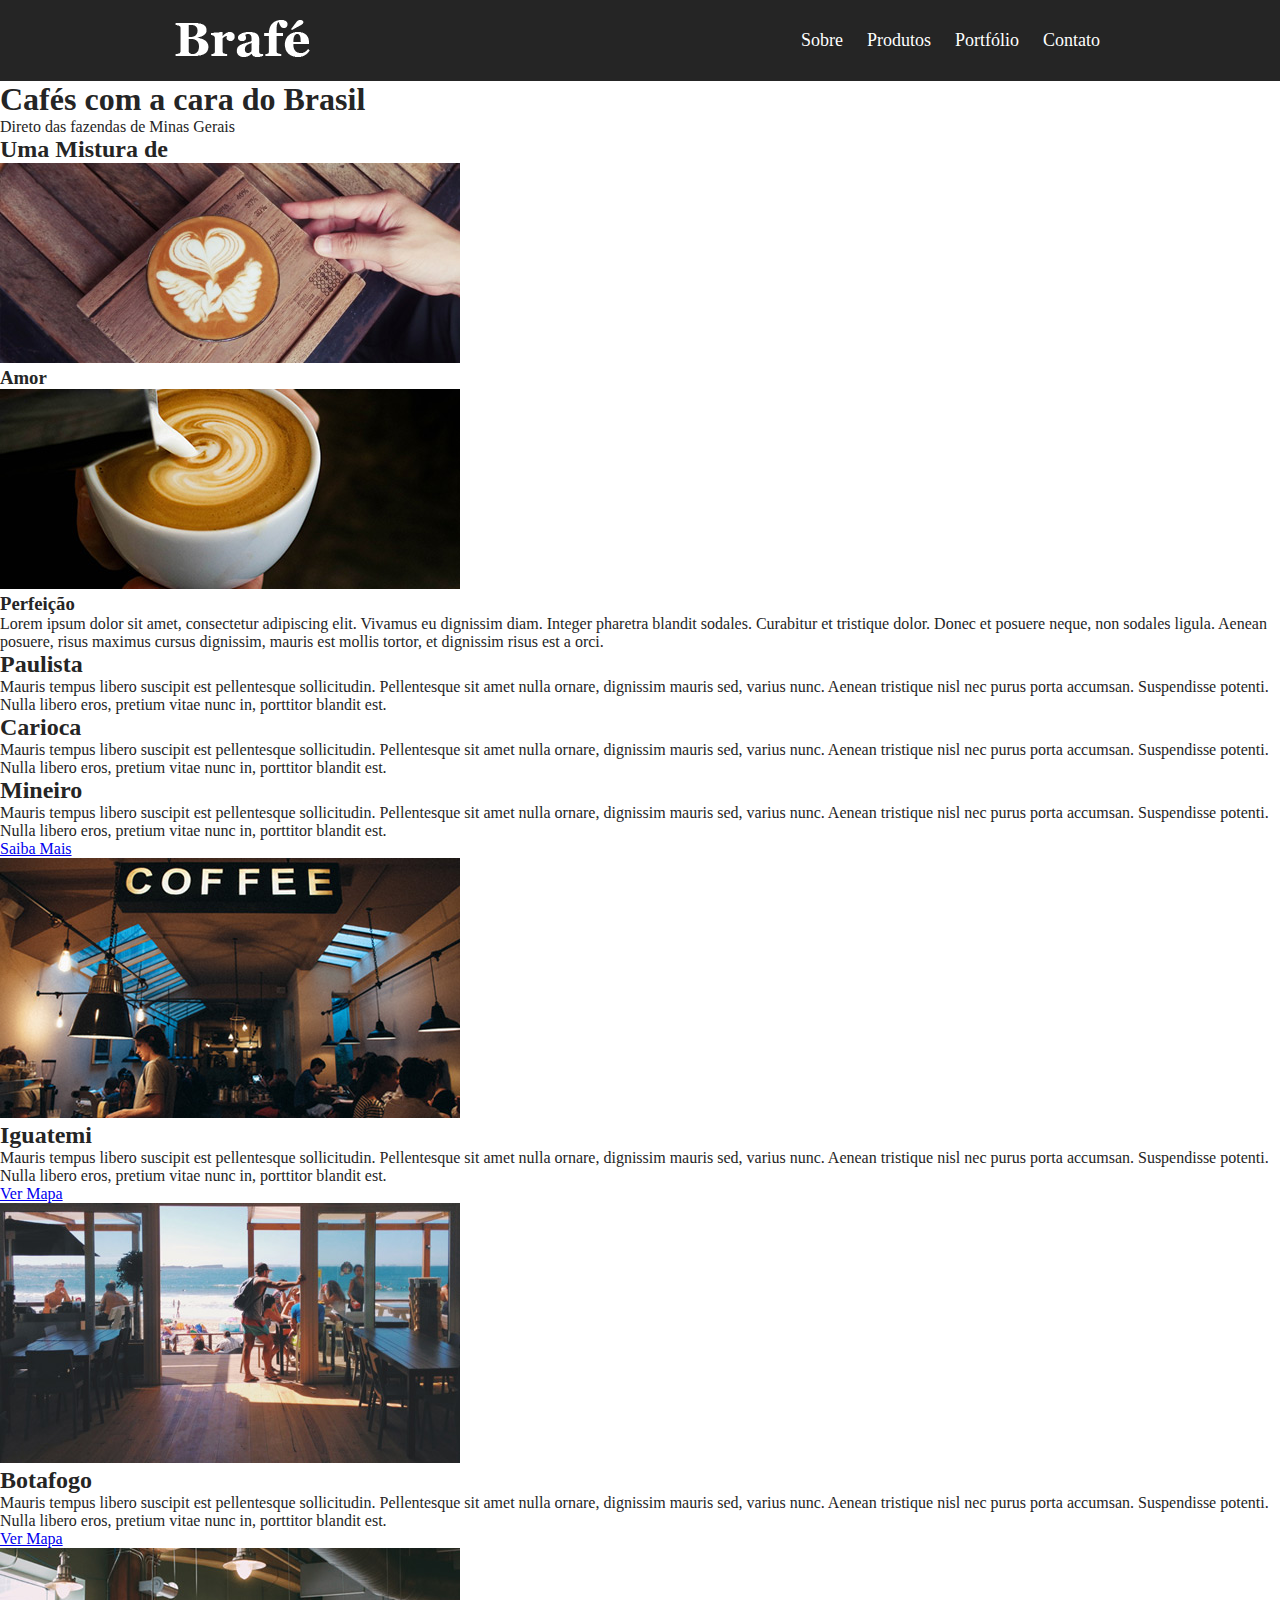
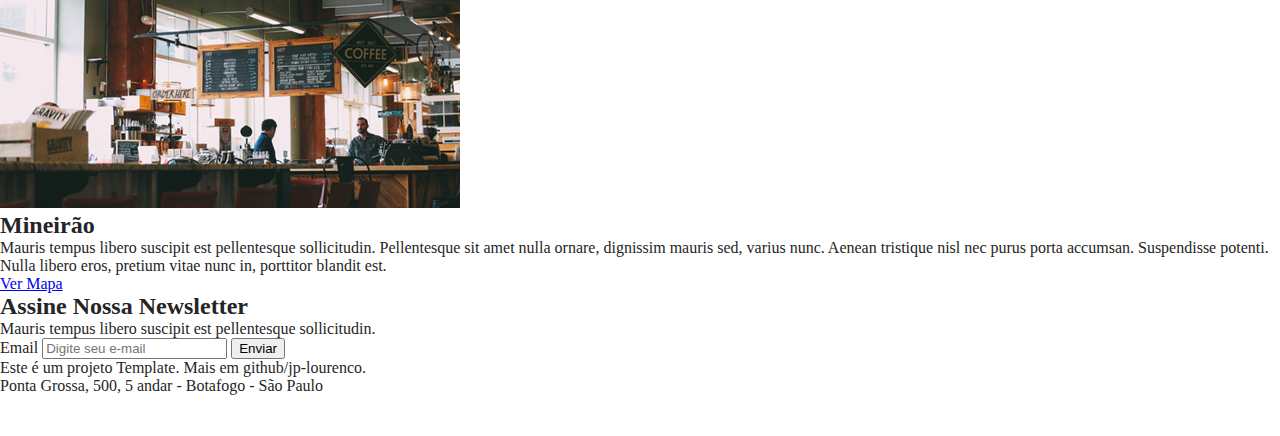
==== index.html @ 17890860 "Header Responsiva" ====
<!DOCTYPE html>

<html>

<head>
    <title>Brafé Puro</title>
    <meta charset="utf-8">
    <meta name="viewport" content="widht=device-widht, 
        initial-scale=1, shrink-to-fit=no">
    <link rel="stylesheet" type="text/css" href="/css/style.css" media="screen" >
</head>

<body>
    <header class="menu">
        <div class="menu-container">
            <a class="menu-logo" href="#"><img src="assets/images/brafe.png" alt="Brafé"></a>
            <nav class="menu-navegacao">
                <ul>
                    <li><a href="#">Sobre</a></li>
                    <li><a href="#">Produtos</a></li>
                    <li><a href="#">Portfólio</a></li>
                    <li><a href="#">Contato</a></li>
                </ul>
            </nav>
        </div>
    </header>

    <main>
        <h1>Cafés com a cara do Brasil</h1>
        <p>Direto das fazendas de Minas Gerais</p>
    </main>

    <section>
        <h2>Uma Mistura de</h2>
        <div>
            <div>
                <img src="assets/images/cafe-1.jpg">
                <h3>Amor</h3>
            </div>
            <div>
                <img src="assets/images/cafe-2.jpg">
                <h3>Perfeição</h3>
            </div>
        </div>
        <p>Lorem ipsum dolor sit amet, consectetur adipiscing elit. Vivamus
            eu dignissim diam. Integer pharetra blandit sodales. Curabitur
            et tristique dolor. Donec et posuere neque, non sodales ligula.
            Aenean posuere, risus maximus cursus dignissim, mauris
            est mollis tortor, et dignissim risus est a orci.</p>
    </section>

    <section>
        <div>
            <div>
                <h2>Paulista</h2>
                <p>Mauris tempus libero suscipit est pellentesque sollicitudin.
                    Pellentesque sit amet nulla ornare, dignissim mauris sed,
                    varius nunc. Aenean tristique nisl nec purus porta accumsan. Suspendisse
                    potenti. Nulla libero eros, pretium vitae nunc in, porttitor blandit est.</p>
            </div>
            <div>
                <h2>Carioca</h2>
                <p>Mauris tempus libero suscipit est pellentesque sollicitudin.
                Pellentesque sit amet nulla ornare, dignissim mauris sed,
                varius nunc. Aenean tristique nisl nec purus porta accumsan. Suspendisse
                potenti. Nulla libero eros, pretium vitae nunc in, porttitor blandit est.</p>
            </div>
            <div>
                <h2>Mineiro</h2>
                <p>Mauris tempus libero suscipit est pellentesque sollicitudin.
                Pellentesque sit amet nulla ornare, dignissim mauris sed,
                varius nunc. Aenean tristique nisl nec purus porta accumsan. Suspendisse
                potenti. Nulla libero eros, pretium vitae nunc in, porttitor blandit est.</p>
            </div>
        </div>
        <a href="#">Saiba Mais</a>
    </section>

    <section>
        <div>
            <div>
                <img src="assets/images/iguatemi.jpg" alt="Brafé unidade Iguatemi">
                <div>
                    <h2>Iguatemi</h2>
                    <p>Mauris tempus libero suscipit est pellentesque sollicitudin.
                    Pellentesque sit amet nulla ornare, dignissim mauris sed,
                    varius nunc. Aenean tristique nisl nec purus porta accumsan. Suspendisse
                    potenti. Nulla libero eros, pretium vitae nunc in, porttitor blandit est.</p>
                    <a href="#">Ver Mapa</a>
                </div>  
            </div>

            <div>
                <img src="assets/images/botafogo.jpg" alt="Brafé unidade Botafogo">
                <div>
                    <h2>Botafogo</h2>
                    <p>Mauris tempus libero suscipit est pellentesque sollicitudin.
                    Pellentesque sit amet nulla ornare, dignissim mauris sed,
                    varius nunc. Aenean tristique nisl nec purus porta accumsan. Suspendisse
                    potenti. Nulla libero eros, pretium vitae nunc in, porttitor blandit est.</p>
                    <a href="#">Ver Mapa</a>
                </div>  
            </div>

            <div>
                <img src="assets/images/mineirao.jpg" alt="Brafé unidade Mineirão">
                <div>
                    <h2>Mineirão</h2>
                    <p>Mauris tempus libero suscipit est pellentesque sollicitudin.
                    Pellentesque sit amet nulla ornare, dignissim mauris sed,
                    varius nunc. Aenean tristique nisl nec purus porta accumsan. Suspendisse
                    potenti. Nulla libero eros, pretium vitae nunc in, porttitor blandit est.</p>
                    <a href="#">Ver Mapa</a>
                </div>  
            </div>
        </div>
    </section>

    <section>
        <div>
            <div>
                <div>
                    <h2>Assine Nossa Newsletter</h2>
                    <p>Mauris tempus libero suscipit 
                    est pellentesque sollicitudin.</p>
                </div>
                <form action="">
                    <label>Email</label>
                    <input type="text" name="" id="" placeholder="Digite seu e-mail">
                    <button type="submit">Enviar</button>
                </form> 
            </div>
        </div>
    </section>

    <footer>
        <div>
            <p>Este é um projeto Template. Mais em 
            github/jp-lourenco.<br>Ponta Grossa, 500, 5 andar -
            Botafogo - São Paulo</p>
            <img src="/assets/images/brafe.png" alt="Brafé">
        </div>

    </footer>


</body>

</html>
---- css/style.css ----
/*necessario para remover o padding padrao*/
body, h1, h2, h3, p, ul {
    padding: 0px;
    margin: 0px;
}

body {
    font-family: Georgia, 'Times New Roman', Times, serif;
    color: #252525;
}

/* Menu */

.menu {
    background: #252525;
    padding: 20px 0;
}

.menu-container {
    max-width: 960px;
    /*responsivo para a esquerda e direita*/
    margin: 0 auto;
}

/*necessario para pegar height automatico com elemento float*/
.menu-container::after, .menu-container::before {
    content: '';
    display: table;
    clear: both;
}

a.menu-logo {
    display: block;
    float: left;
    margin-left: 15px;
}

.menu-navegacao{
    float: right;
    margin-right: 10px;
}

.menu-navegacao li {
    display: inline-block;
}

.menu-navegacao a {
    display: block;
    padding: 10px;
    /*tirar o azul*/
    text-decoration: none;
    color: #fff;
    /*18px 18/16  "em" => melhor para responsividade*/
    font-size: 1.125em;
}
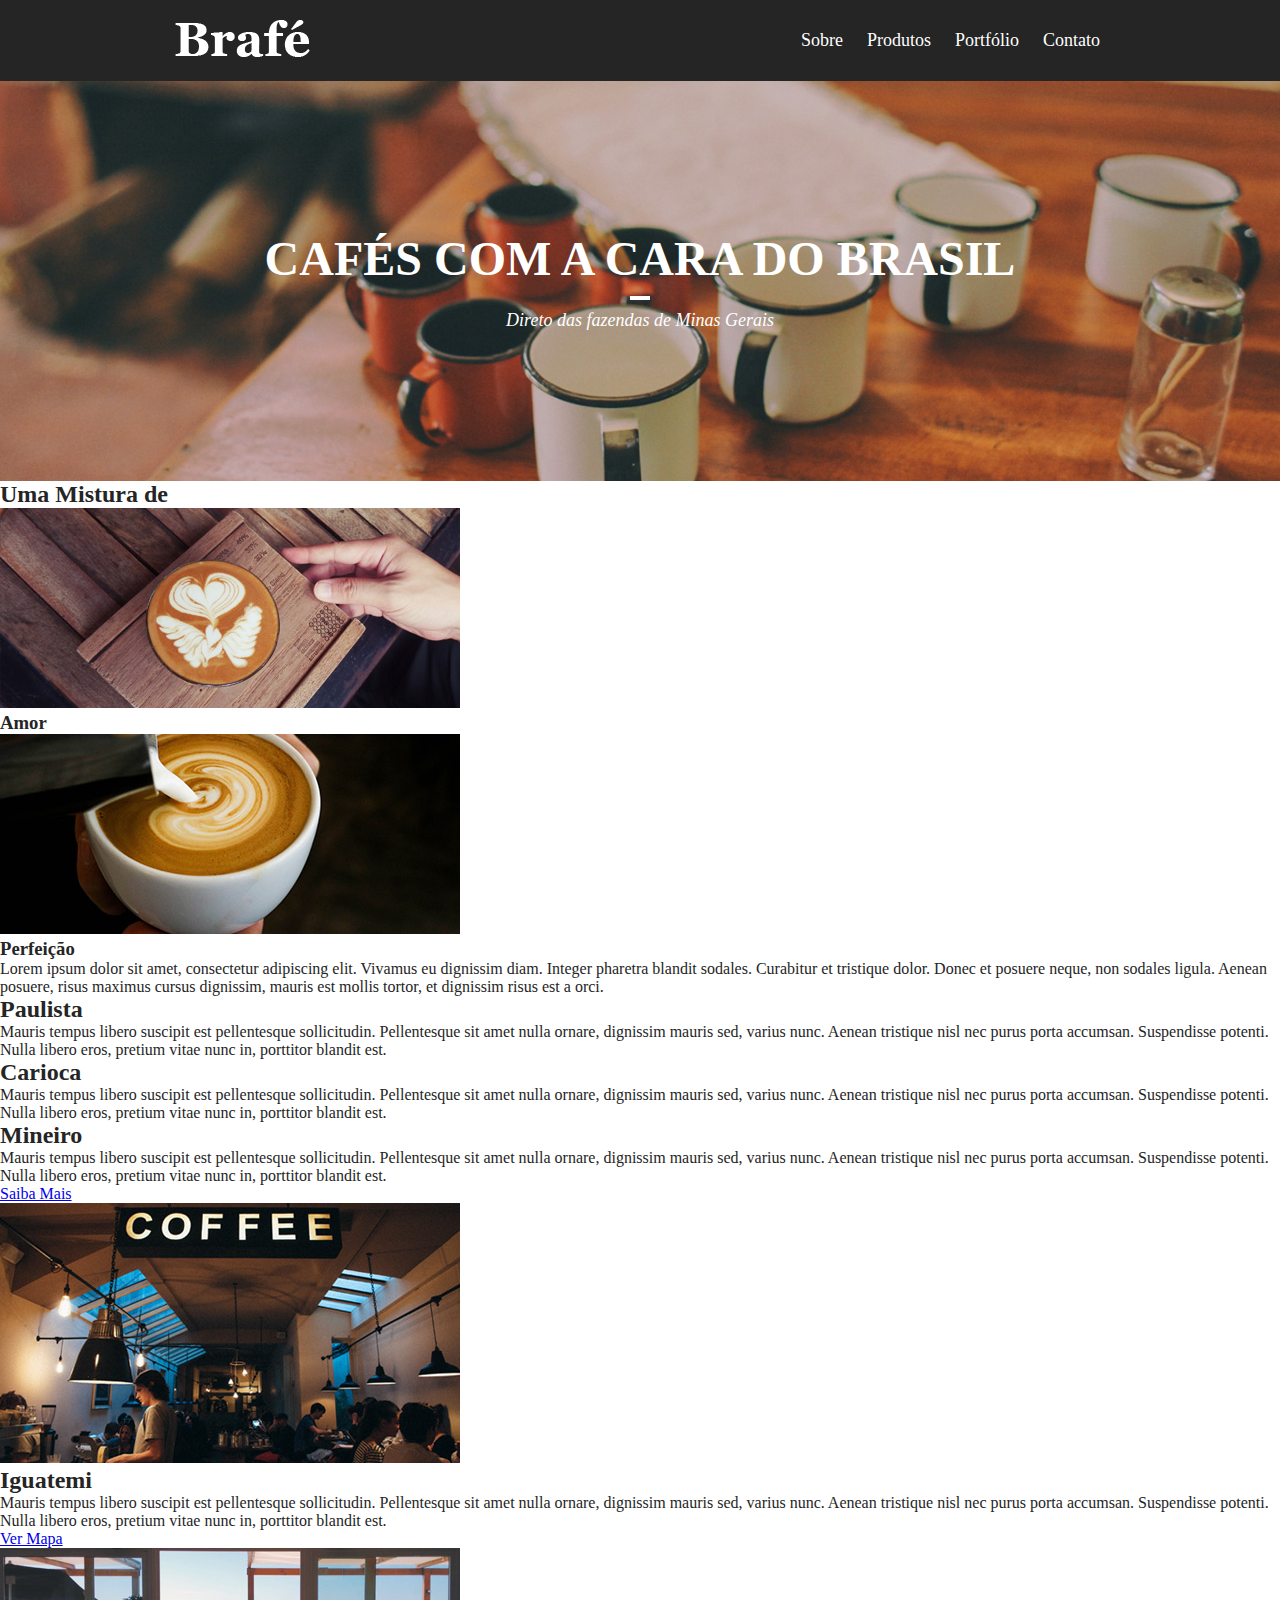
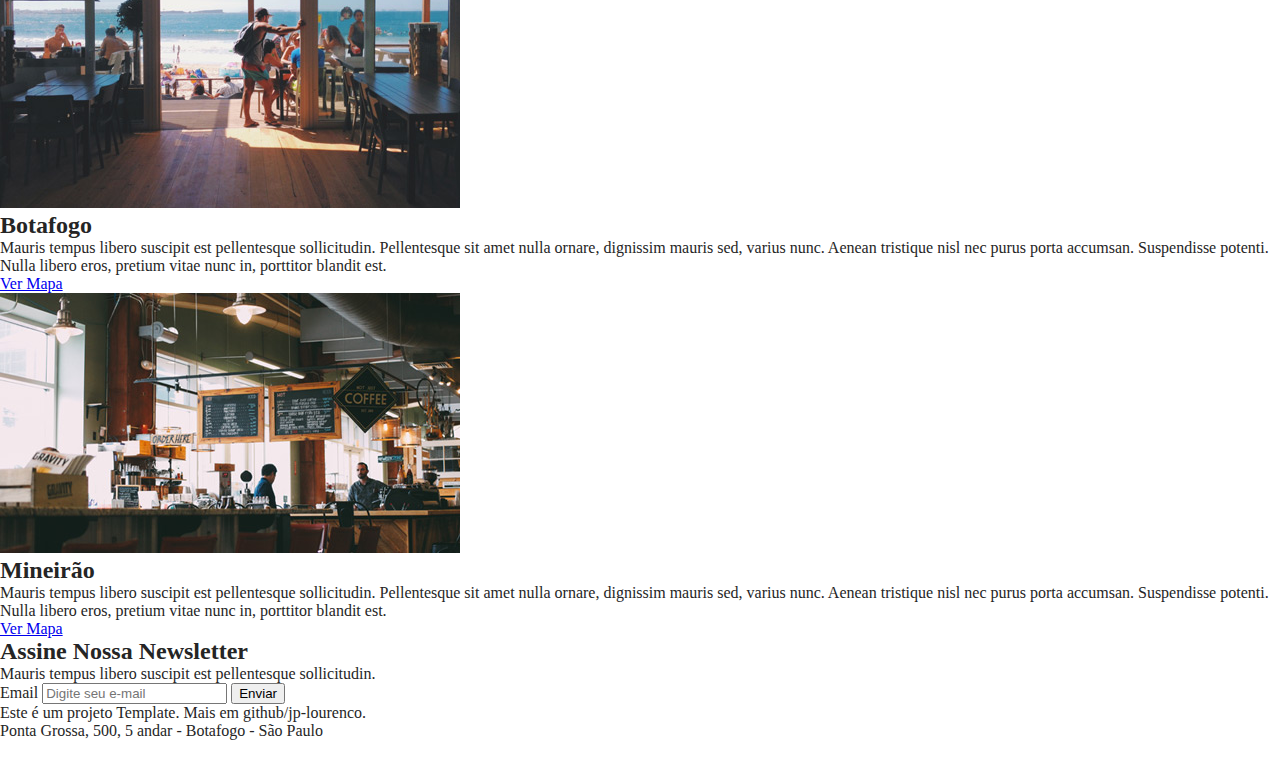
==== commit 774963b5: "Intro Responsiva" ====
--- a/index.html
+++ b/index.html
@@ -25,7 +25,7 @@
         </div>
     </header>
 
-    <main>
+    <main class="intro">
         <h1>Cafés com a cara do Brasil</h1>
         <p>Direto das fazendas de Minas Gerais</p>
     </main>
--- a/css/style.css
+++ b/css/style.css
@@ -52,4 +52,32 @@
     color: #fff;
     /*18px 18/16  "em" => melhor para responsividade*/
     font-size: 1.125em;
+}
+
+.intro {
+    background: url('../assets/images/bg-intro.jpg') no-repeat center center;
+    background-size: cover;
+    padding: 150px 0;
+    text-align: center;
+    color: #fff;
+}
+
+.intro h1 {
+    text-transform: uppercase;
+    font-size: 3em;
+}
+
+/* - */
+.intro h1::after {
+    content: '';
+    display: block;
+    width: 20px;
+    height: 4px;
+    background: #fff;
+    margin: 10px auto;
+}
+
+.intro p {
+    font-style: italic;
+    font-size: 1.125em;
 }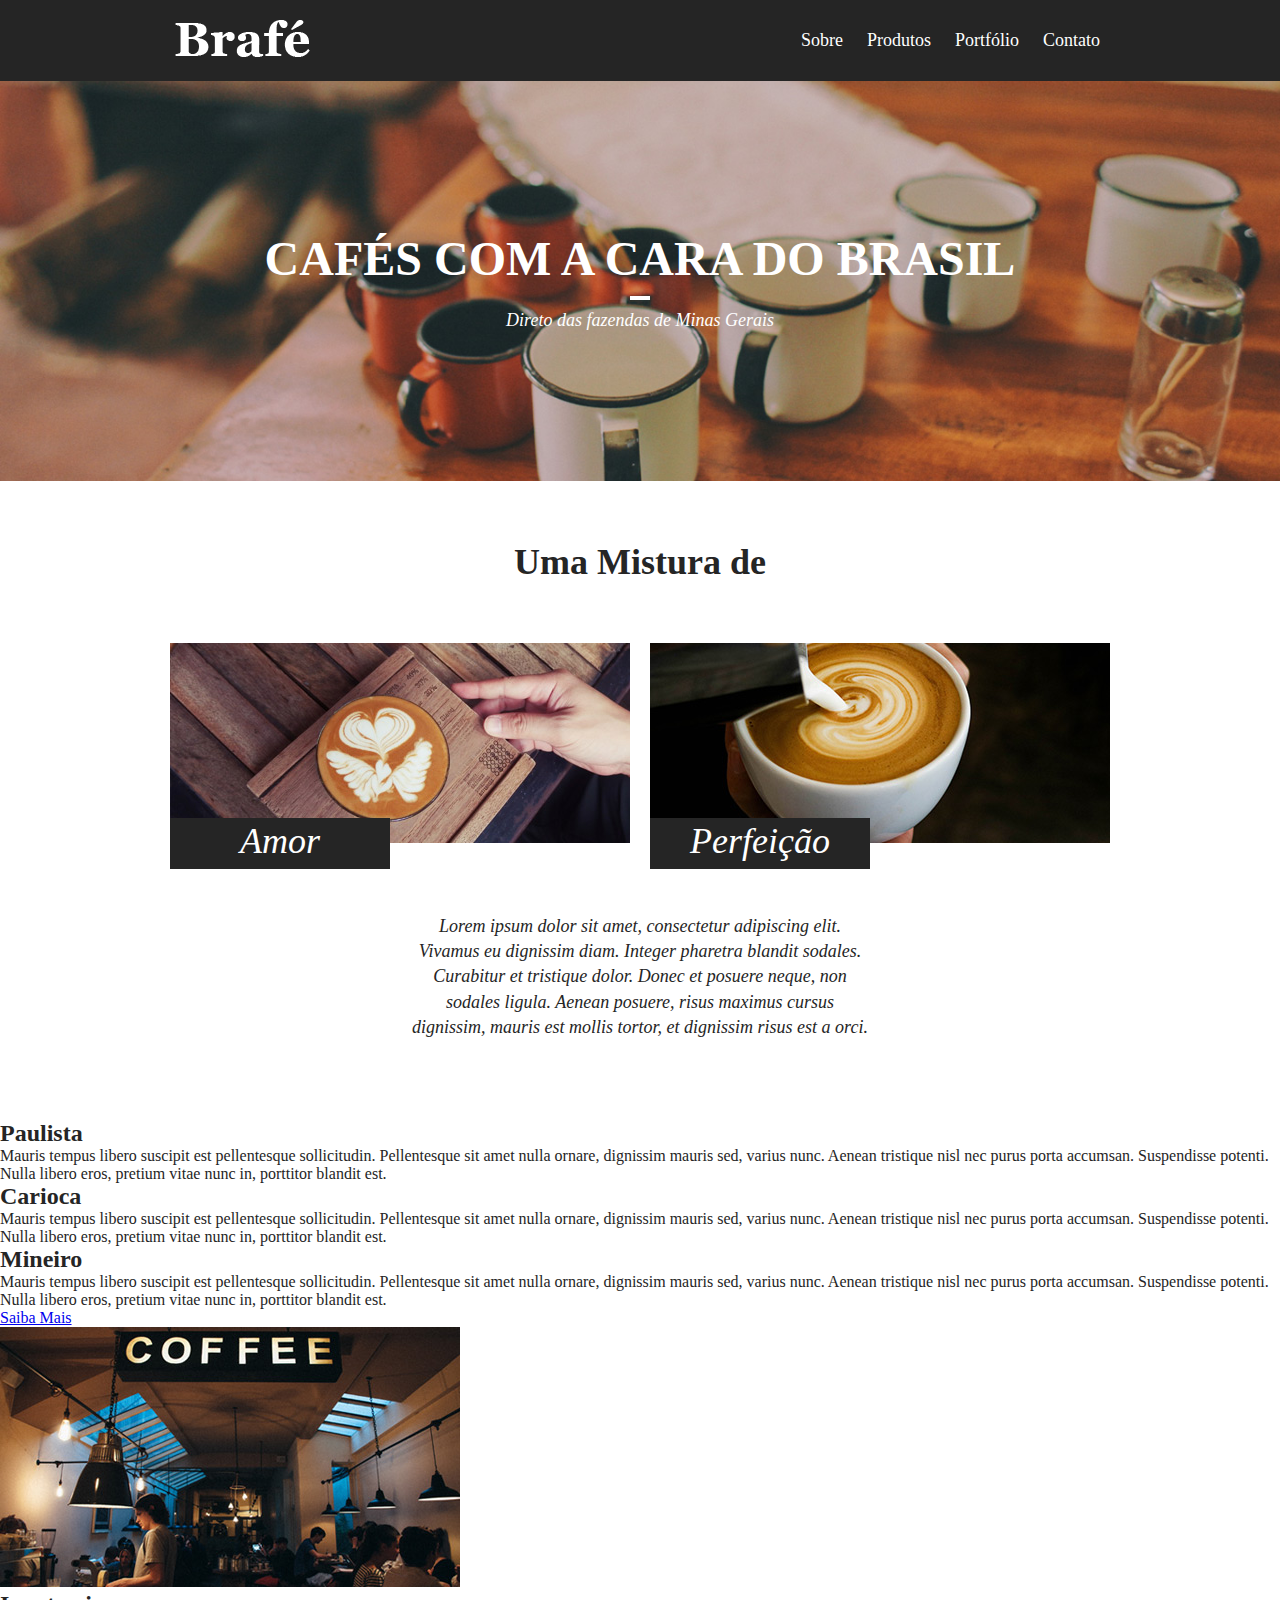
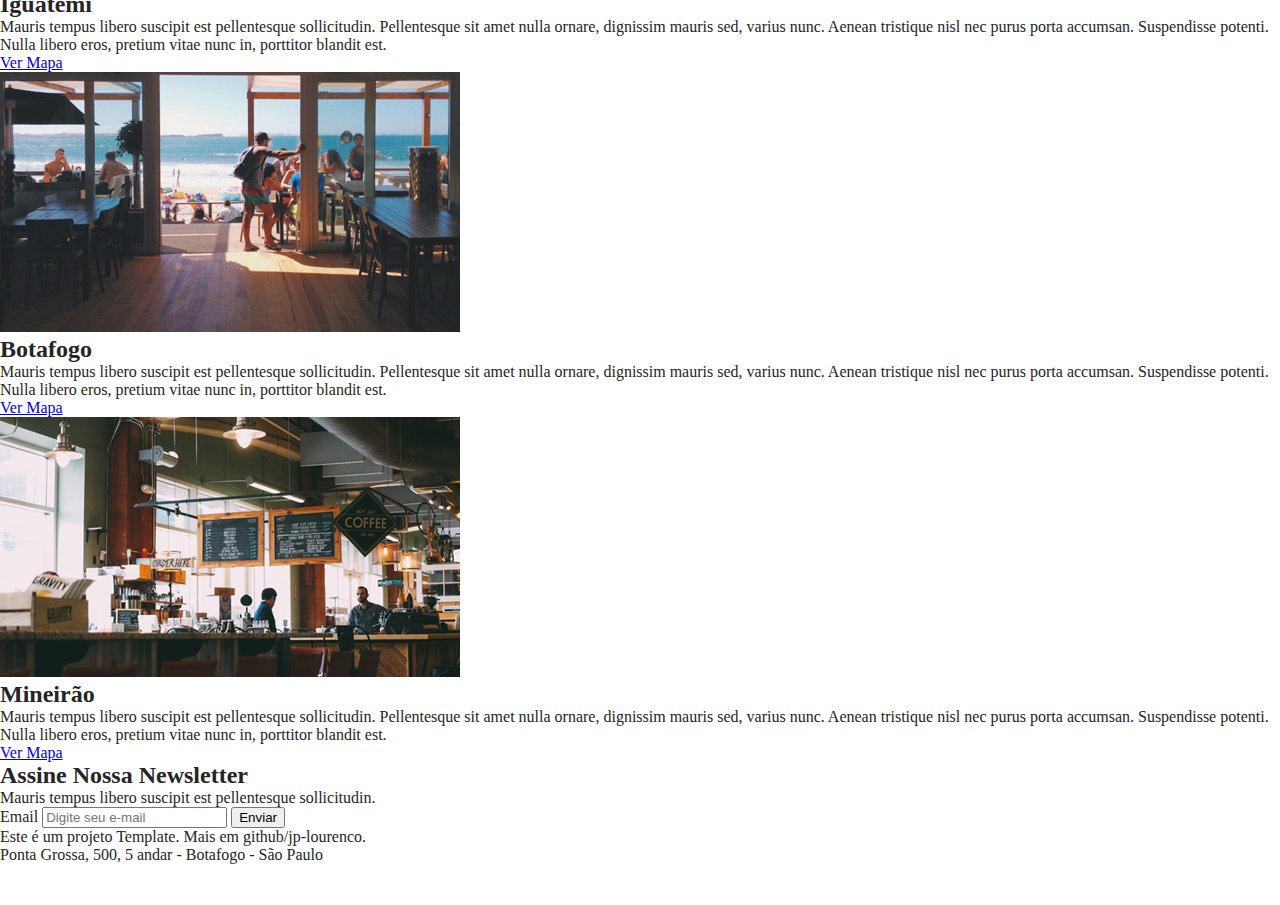
==== commit 6ccb09b9: "Sobre" ====
--- a/index.html
+++ b/index.html
@@ -30,14 +30,14 @@
         <p>Direto das fazendas de Minas Gerais</p>
     </main>
 
-    <section>
+    <section class="sobre">
         <h2>Uma Mistura de</h2>
-        <div>
-            <div>
+        <div class="sobre-container">
+            <div class="sobre-item">
                 <img src="assets/images/cafe-1.jpg">
                 <h3>Amor</h3>
             </div>
-            <div>
+            <div class="sobre-item">
                 <img src="assets/images/cafe-2.jpg">
                 <h3>Perfeição</h3>
             </div>
--- a/css/style.css
+++ b/css/style.css
@@ -80,4 +80,60 @@
 .intro p {
     font-style: italic;
     font-size: 1.125em;
+}
+
+.sobre {
+    padding: 60px 0;
+}
+
+.sobre h2 {
+    text-align: center;
+    font-size: 2.25em;
+    margin-bottom: 60px;
+}
+
+/* */
+.sobre-container {
+    max-width: 960px;
+    margin: 0 auto;
+}
+
+.sobre-container::after, .sobre-container::before {
+    content: '';
+    display: table;
+    clear: both;
+}
+
+.sobre-item {
+    width: 460px;
+    float: left;
+    margin: 0 10px;
+}
+
+.sobre-item img {
+    display: block;
+    max-width: 100%;
+}
+
+.sobre-item h3 {
+    font-size: 2.25em;
+    line-height: 1em;
+    background: #252525;
+    width: 220px;
+    color: #fff;
+    font-style: italic;
+    font-weight: normal;
+    text-align: center;
+    padding: 5px 0 10px 0;
+    top: -25px;
+    position: relative;
+}
+
+.sobre > p {
+    font-size: 1.125em;
+    line-height: 1.4em;
+    font-style: italic;
+    text-align: center;
+    margin: 20px auto;
+    max-width: 460px;
 }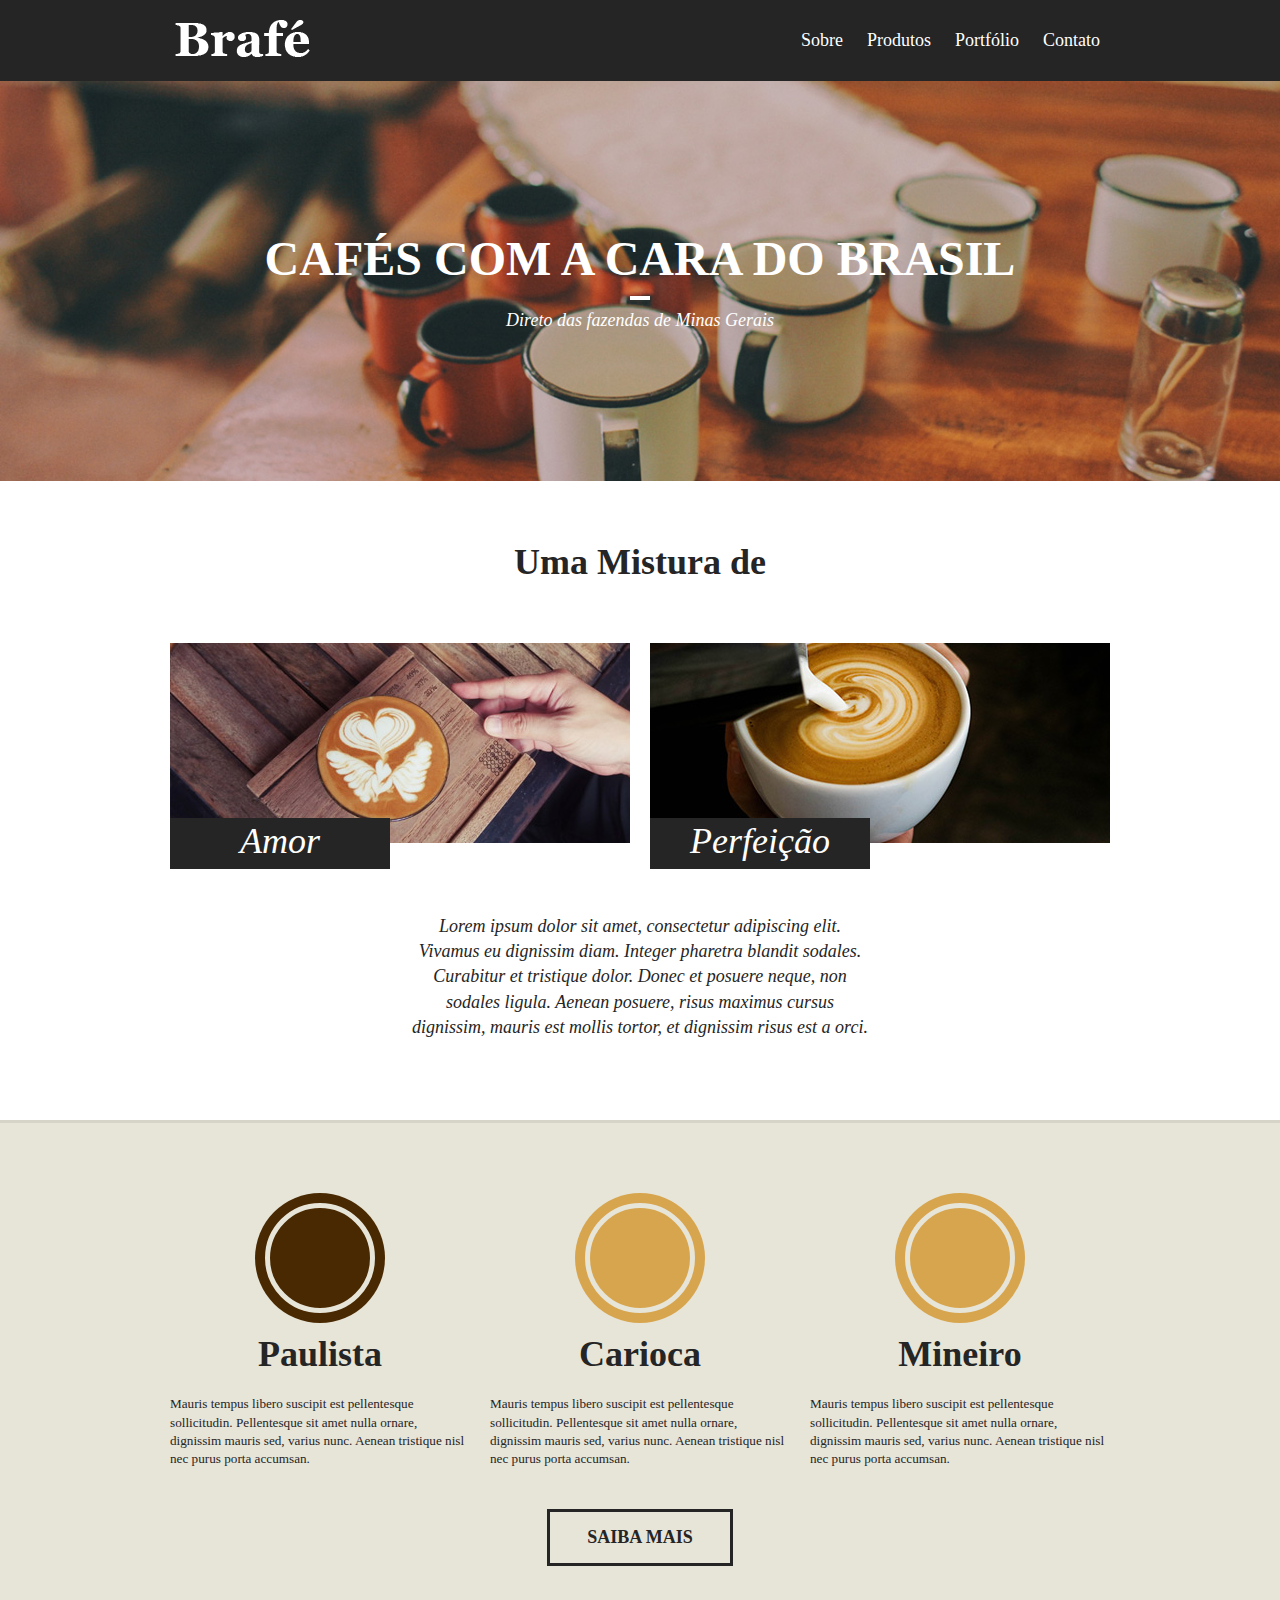
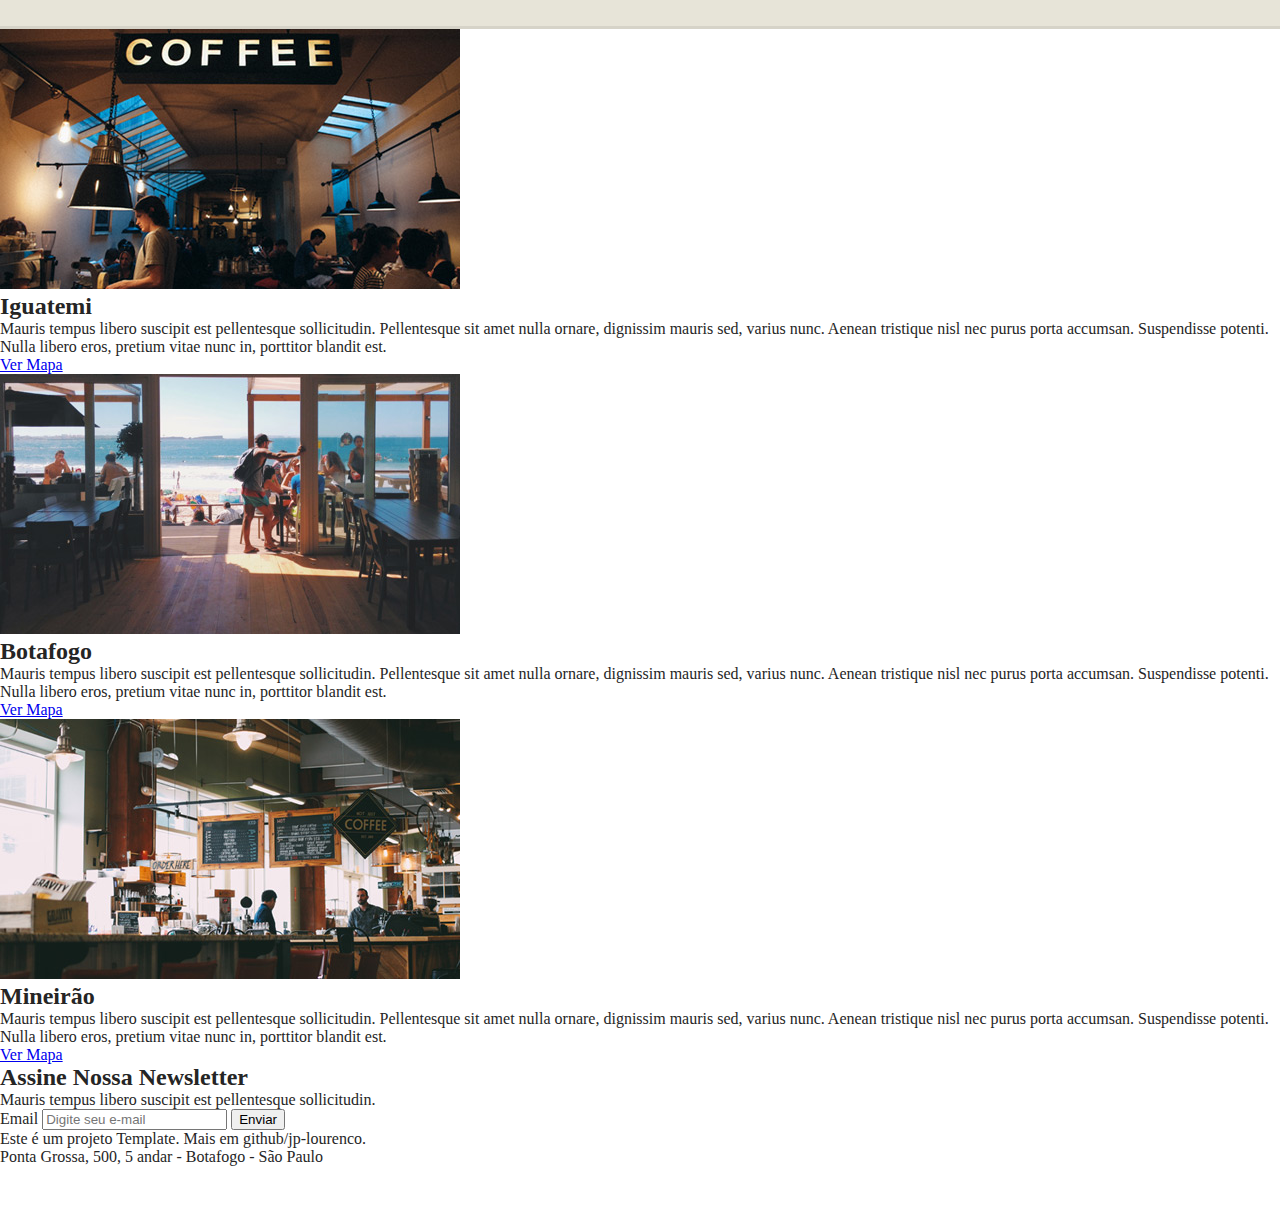
==== commit c205b5ad: "Produtos" ====
--- a/index.html
+++ b/index.html
@@ -49,31 +49,28 @@
             est mollis tortor, et dignissim risus est a orci.</p>
     </section>
 
-    <section>
-        <div>
-            <div>
-                <h2>Paulista</h2>
+    <section class="produtos">
+        <div class="produtos-container">
+            <div class="produtos-item">
+                <h2 class="produtos-paulista">Paulista</h2>
                 <p>Mauris tempus libero suscipit est pellentesque sollicitudin.
                     Pellentesque sit amet nulla ornare, dignissim mauris sed,
-                    varius nunc. Aenean tristique nisl nec purus porta accumsan. Suspendisse
-                    potenti. Nulla libero eros, pretium vitae nunc in, porttitor blandit est.</p>
+                    varius nunc. Aenean tristique nisl nec purus porta accumsan.</p>
             </div>
-            <div>
-                <h2>Carioca</h2>
+            <div class="produtos-item">
+                <h2 class="produtos-mineiro">Carioca</h2>
                 <p>Mauris tempus libero suscipit est pellentesque sollicitudin.
                 Pellentesque sit amet nulla ornare, dignissim mauris sed,
-                varius nunc. Aenean tristique nisl nec purus porta accumsan. Suspendisse
-                potenti. Nulla libero eros, pretium vitae nunc in, porttitor blandit est.</p>
+                varius nunc. Aenean tristique nisl nec purus porta accumsan.</p>
             </div>
-            <div>
-                <h2>Mineiro</h2>
+            <div class="produtos-item">
+                <h2 class="produtos-mineiro">Mineiro</h2>
                 <p>Mauris tempus libero suscipit est pellentesque sollicitudin.
                 Pellentesque sit amet nulla ornare, dignissim mauris sed,
-                varius nunc. Aenean tristique nisl nec purus porta accumsan. Suspendisse
-                potenti. Nulla libero eros, pretium vitae nunc in, porttitor blandit est.</p>
+                varius nunc. Aenean tristique nisl nec purus porta accumsan.</p>
             </div>
         </div>
-        <a href="#">Saiba Mais</a>
+        <a class="produtos-btn" href="#">Saiba Mais</a>
     </section>
 
     <section>
--- a/css/style.css
+++ b/css/style.css
@@ -129,6 +129,7 @@
     position: relative;
 }
 
+/* somente o (p) que esta dentro da primeira camada da class sobre */
 .sobre > p {
     font-size: 1.125em;
     line-height: 1.4em;
@@ -136,4 +137,79 @@
     text-align: center;
     margin: 20px auto;
     max-width: 460px;
+}
+
+.produtos {
+    background: #e7e4d8;
+    padding: 60px 0;
+    border-top: 3px solid #d6d3c8;
+    border-bottom: 3px solid #d6d3c8;
+}
+
+.produtos-container {
+    max-width: 960px;
+    margin: 0 auto;
+}
+
+.produtos-container::after, .produtos-container::before {
+    content: '';
+    display: table;
+    clear: both;
+}
+
+.produtos-item {
+    width: 300px;
+    float: left;
+    /* bottom: 20px pra tela pequena nao grudar os itens*/
+    margin: 0 10px 20px 10px;
+}
+
+.produtos-item h2 {
+    text-align: center;
+    font-size: 2.25em;
+    margin-bottom: 20px;
+}
+
+.produtos-item h2::before {
+    content: '';
+    display: block;
+    width: 100px;
+    height: 100px;
+    /* pega a cor do contexto*/
+    background: currentColor;
+    border-radius: 50%;
+    margin: 20px auto;
+    border: 5px solid  #e7e4d8;
+    box-shadow: 0 0 0 10px currentColor;
+}
+
+h2.produtos-paulista::before {
+    color: #492901;
+}
+
+h2.produtos-carioca::before {
+    color: #c17139;
+}
+
+h2.produtos-mineiro::before {
+    color: #d7a54d;
+}
+
+.produtos-item p {
+    font-size: 0.825em;
+    line-height: 1.4em;
+}
+
+.produtos-btn {
+    width: 180px;
+    border: 3px solid;
+    color: #252525;
+    text-decoration: none;
+    display: block;
+    font-size: 1.125em;
+    font-weight: bold;
+    text-transform: uppercase;
+    text-align: center;
+    padding: 15px 0;
+    margin: 20px auto 0 auto;
 }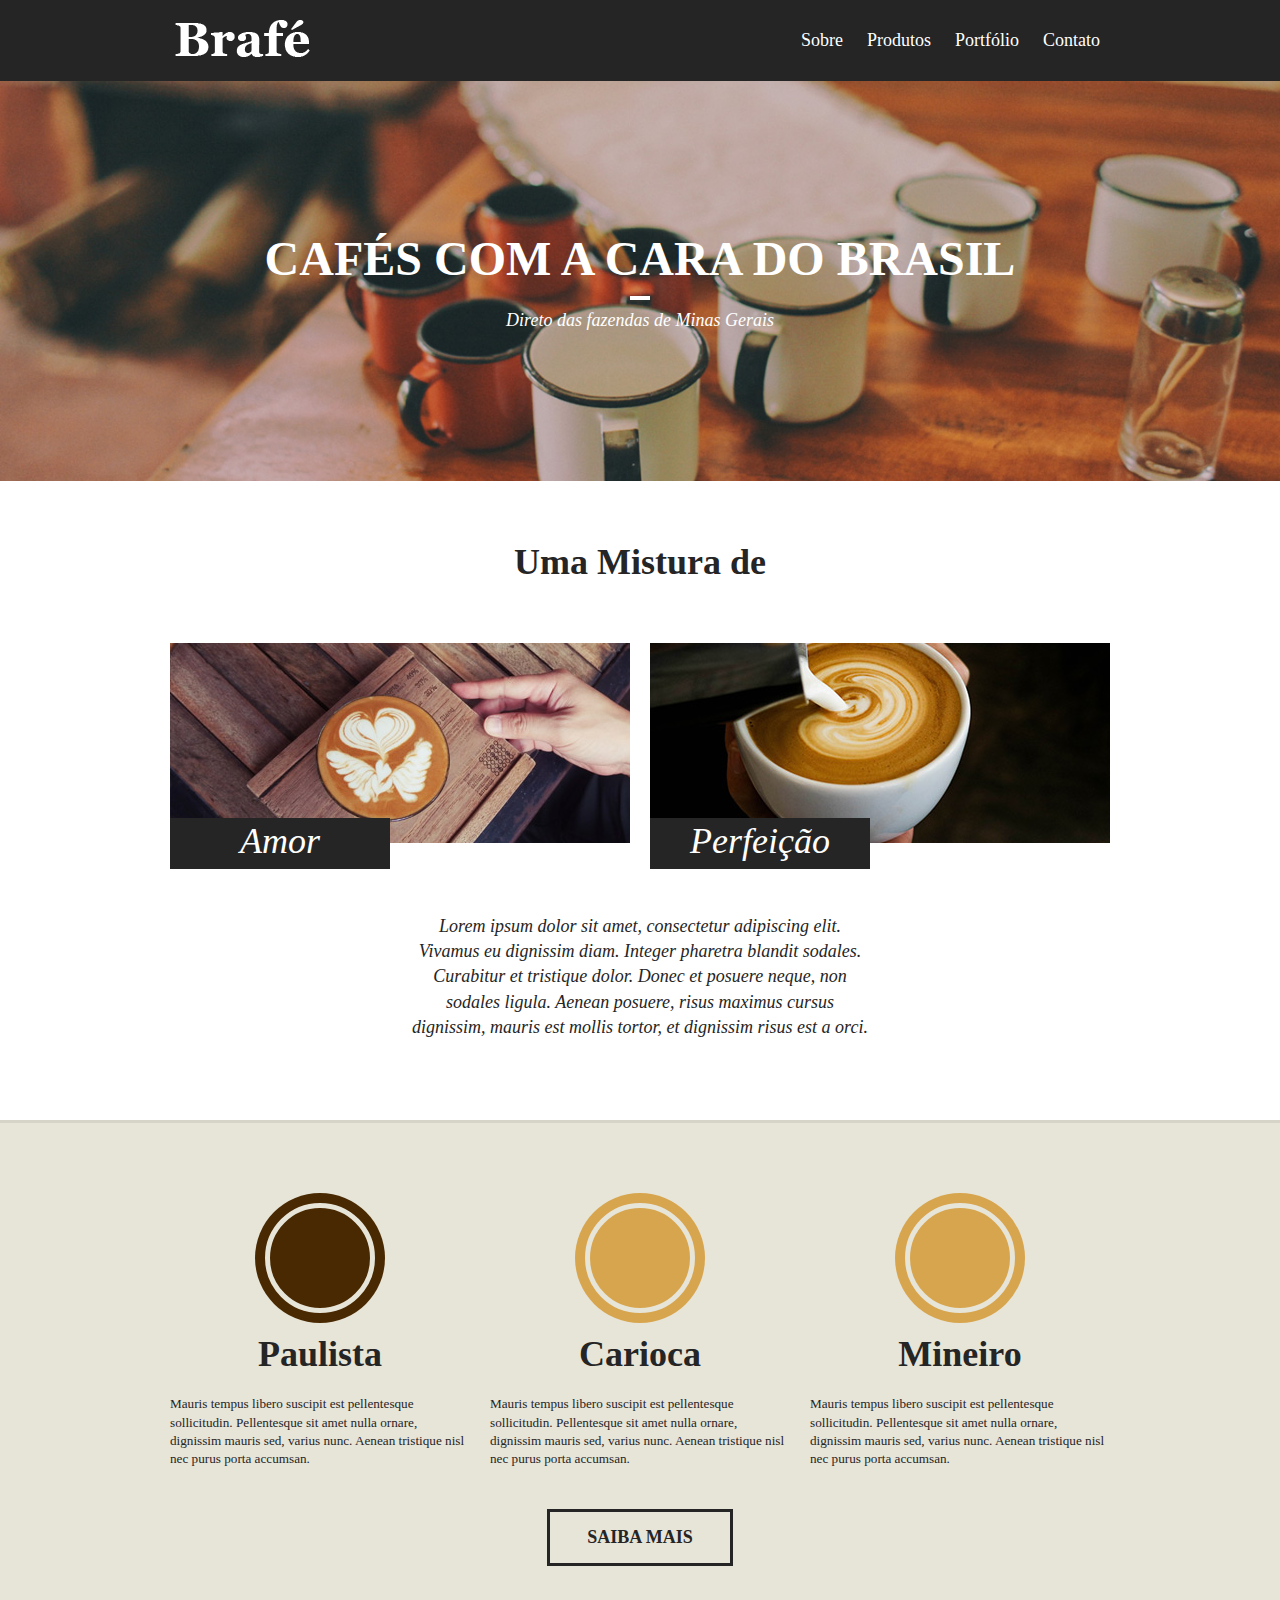
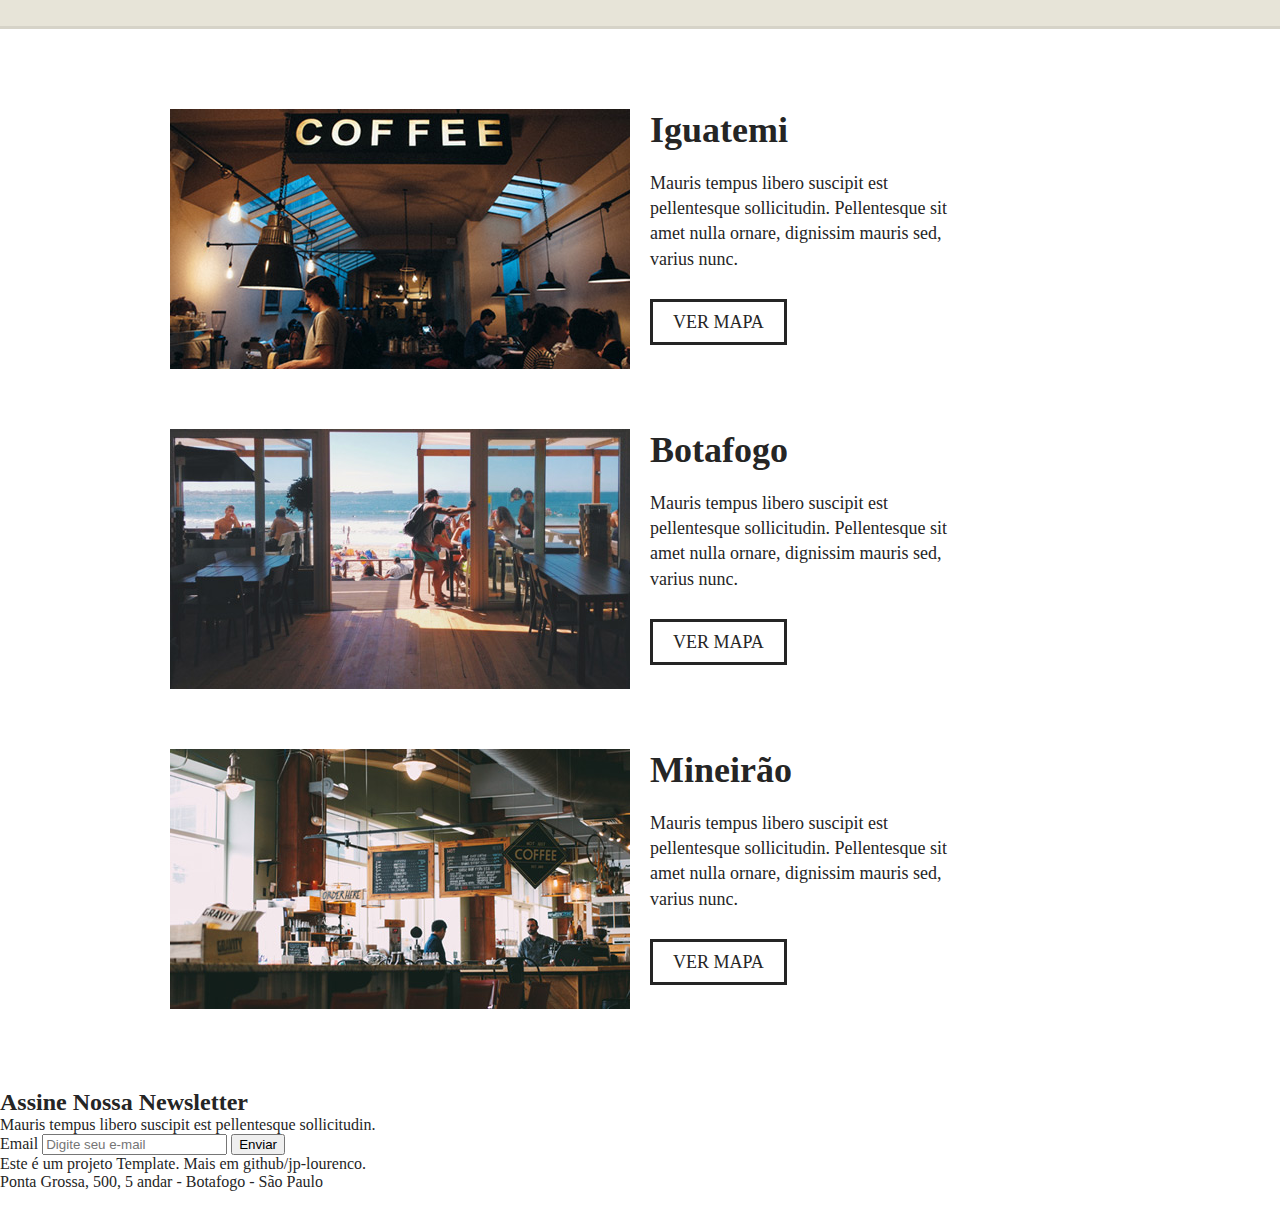
==== commit bc1544f0: "Locais" ====
--- a/index.html
+++ b/index.html
@@ -73,44 +73,41 @@
         <a class="produtos-btn" href="#">Saiba Mais</a>
     </section>
 
-    <section>
-        <div>
-            <div>
+    <section class="locais">
+        
+            <div class="locais-item">
                 <img src="assets/images/iguatemi.jpg" alt="Brafé unidade Iguatemi">
                 <div>
                     <h2>Iguatemi</h2>
                     <p>Mauris tempus libero suscipit est pellentesque sollicitudin.
                     Pellentesque sit amet nulla ornare, dignissim mauris sed,
-                    varius nunc. Aenean tristique nisl nec purus porta accumsan. Suspendisse
-                    potenti. Nulla libero eros, pretium vitae nunc in, porttitor blandit est.</p>
+                    varius nunc.</p>
                     <a href="#">Ver Mapa</a>
                 </div>  
             </div>
 
-            <div>
+            <div class="locais-item">
                 <img src="assets/images/botafogo.jpg" alt="Brafé unidade Botafogo">
                 <div>
                     <h2>Botafogo</h2>
                     <p>Mauris tempus libero suscipit est pellentesque sollicitudin.
                     Pellentesque sit amet nulla ornare, dignissim mauris sed,
-                    varius nunc. Aenean tristique nisl nec purus porta accumsan. Suspendisse
-                    potenti. Nulla libero eros, pretium vitae nunc in, porttitor blandit est.</p>
+                    varius nunc.</p>
                     <a href="#">Ver Mapa</a>
                 </div>  
             </div>
 
-            <div>
+            <div class="locais-item">
                 <img src="assets/images/mineirao.jpg" alt="Brafé unidade Mineirão">
                 <div>
                     <h2>Mineirão</h2>
                     <p>Mauris tempus libero suscipit est pellentesque sollicitudin.
                     Pellentesque sit amet nulla ornare, dignissim mauris sed,
-                    varius nunc. Aenean tristique nisl nec purus porta accumsan. Suspendisse
-                    potenti. Nulla libero eros, pretium vitae nunc in, porttitor blandit est.</p>
+                    varius nunc.</p>
                     <a href="#">Ver Mapa</a>
                 </div>  
             </div>
-        </div>
+        
     </section>
 
     <section>
--- a/css/style.css
+++ b/css/style.css
@@ -212,4 +212,56 @@
     text-align: center;
     padding: 15px 0;
     margin: 20px auto 0 auto;
-}+}
+
+.locais {
+    max-width: 960px;
+    margin: 0 auto;
+    padding: 20px 0;
+}
+
+.locais-item {
+    clear: both;
+    margin: 60px auto;
+}
+
+.locais-item::after, .locais-item::before {
+    content: '';
+    display: table;
+    clear: both;
+}
+
+.locais-item img{
+    width: 460px;
+    display: block;
+    float: left; 
+    margin: 0 10px;
+}
+.locais-item > div{
+    width: 460px;
+    float: left; 
+    margin: 0 10px;
+}
+
+.locais-item h2 {
+    font-size: 2.25em;
+    margin-bottom: 20px; 
+}
+
+.locais-item p {
+    font-size: 1.125em;
+    line-height: 1.4em;
+    max-width: 320px;
+    margin-bottom: 40px;
+}
+
+.locais-item a {
+    font-size: 1.125em;
+    text-transform: uppercase;
+    text-decoration: none;
+    border: 3px solid;
+    color: #252525;
+    padding: 10px 20px;
+}
+
+
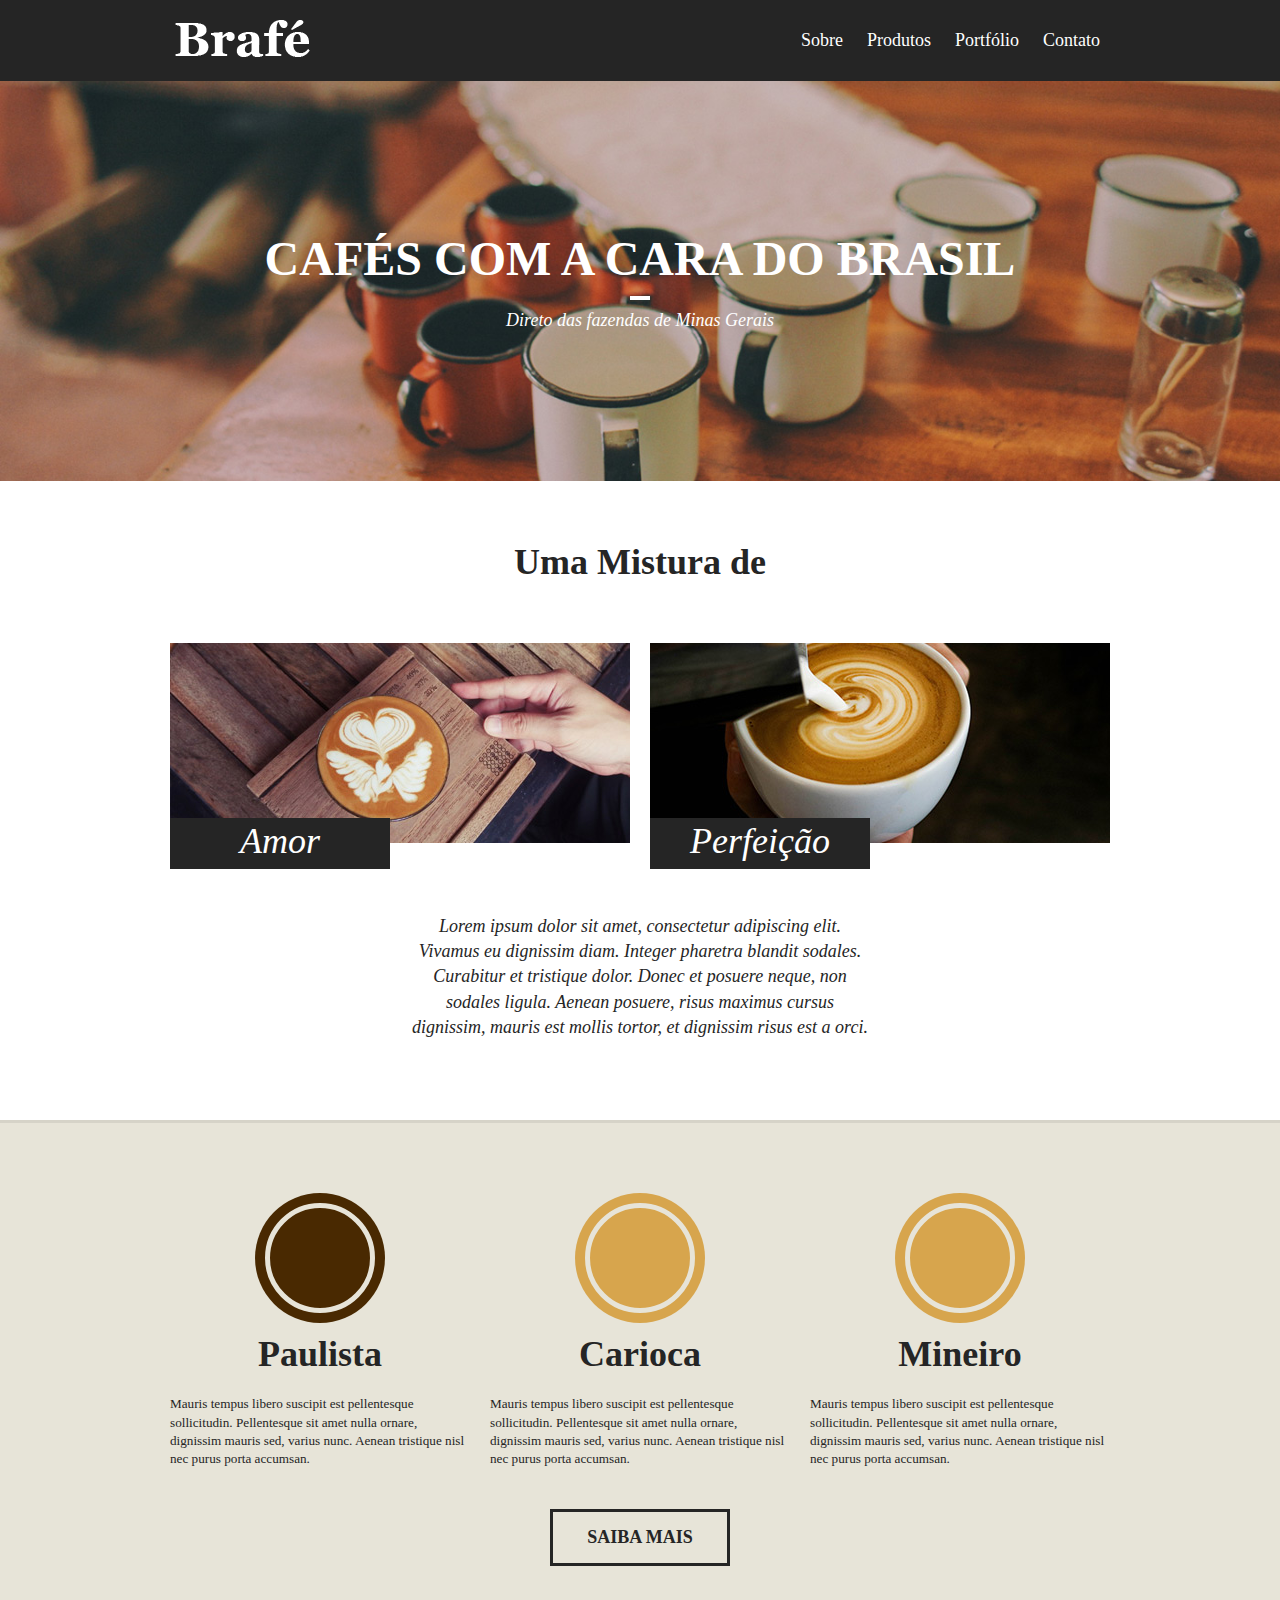
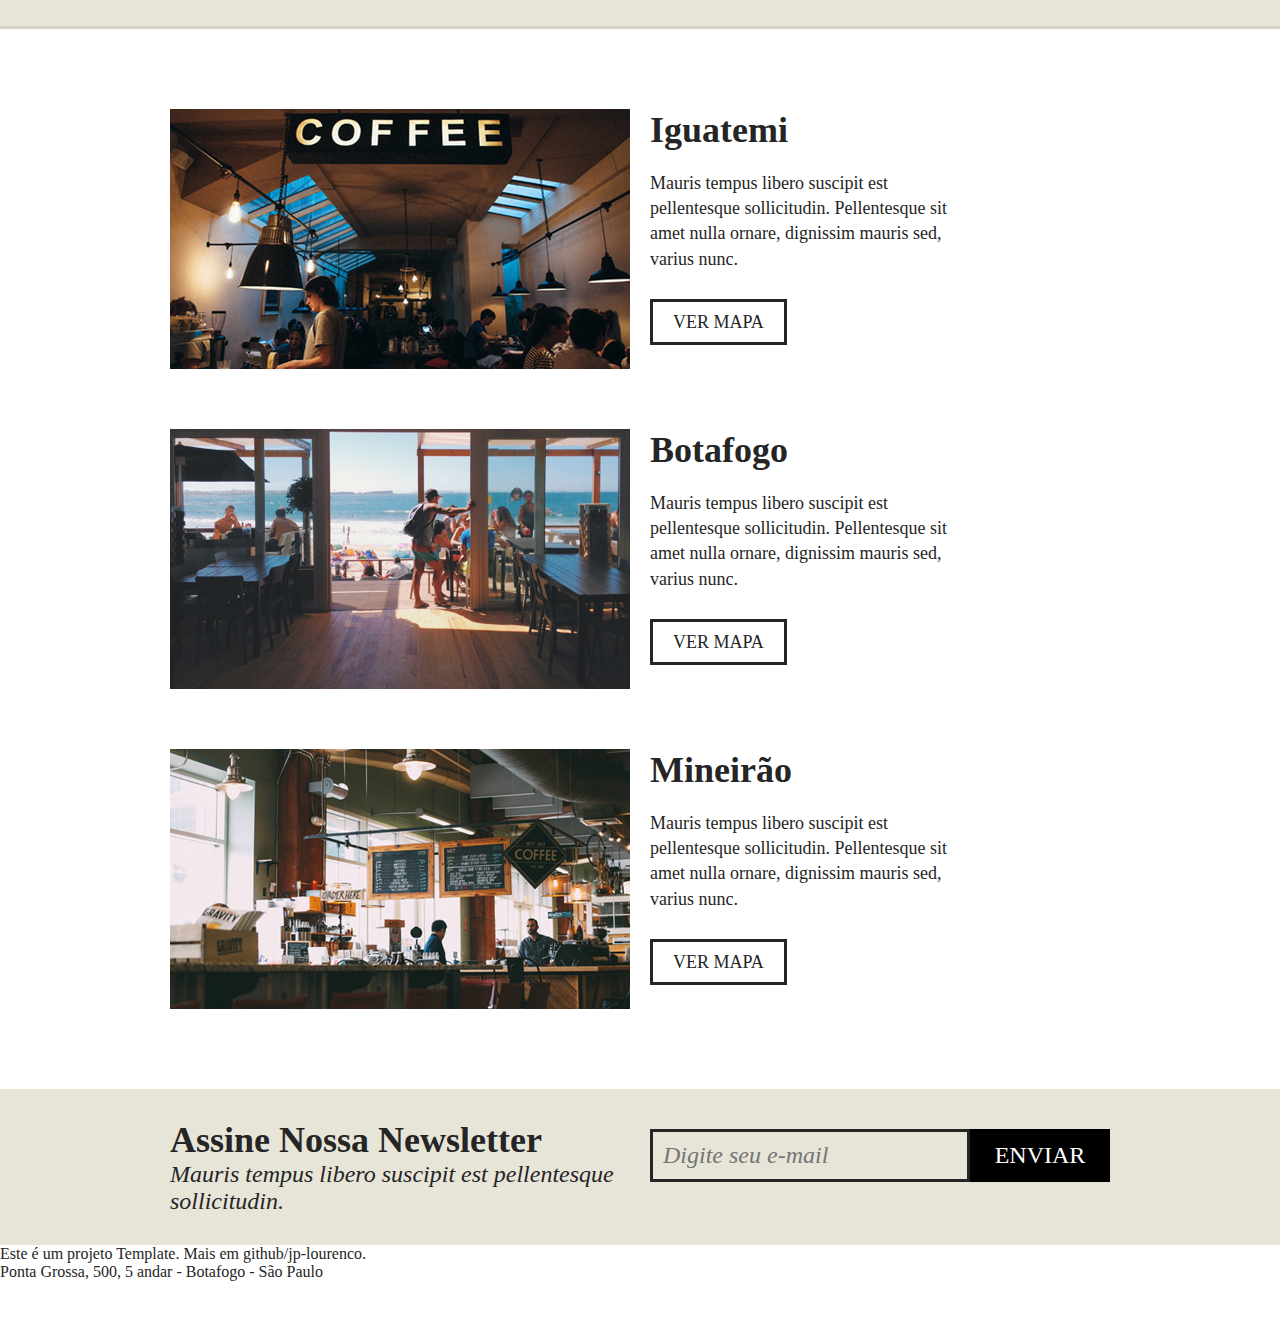
==== commit b04542c8: "Assine" ====
--- a/index.html
+++ b/index.html
@@ -110,20 +110,18 @@
         
     </section>
 
-    <section>
-        <div>
-            <div>
-                <div>
-                    <h2>Assine Nossa Newsletter</h2>
-                    <p>Mauris tempus libero suscipit 
-                    est pellentesque sollicitudin.</p>
-                </div>
-                <form action="">
-                    <label>Email</label>
-                    <input type="text" name="" id="" placeholder="Digite seu e-mail">
-                    <button type="submit">Enviar</button>
-                </form> 
+    <section class="assine">
+        <div class="assine-container">
+            <div class="assine-info">
+                <h2>Assine Nossa Newsletter</h2>
+                <p>Mauris tempus libero suscipit 
+                est pellentesque sollicitudin.</p>
             </div>
+            <form action="">
+                <label>Email</label>
+                <input type="text" name="" id="" placeholder="Digite seu e-mail">
+                <button type="submit">Enviar</button>
+            </form>       
         </div>
     </section>
 
--- a/css/style.css
+++ b/css/style.css
@@ -7,6 +7,17 @@
 body {
     font-family: Georgia, 'Times New Roman', Times, serif;
     color: #252525;
+}
+
+/* 
+    boa pratica para que o padding e o 
+    border somem junto com o width, ou seja,
+    ( width = width + padding + border )
+*/
+* {
+    box-sizing: border-box;
+    /* para ver a estrutura do site
+    border: 1px solid red; */
 }
 
 /* Menu */
@@ -264,4 +275,72 @@
     padding: 10px 20px;
 }
 
-
+.assine {
+    background: #e7e4d8;
+    padding: 30px 0;
+
+}
+
+.assine-container {
+    max-width: 960px;
+    margin: 0 auto;
+}
+
+.assine-container::after, .assine-container::before {
+    content: '';
+    display: table;
+    clear: both;
+}
+
+.assine-info {
+    width: 460px;
+    margin: 0 10px;
+    float: left;
+}
+
+.assine-info h2 {
+    font-size: 2.25em;
+}
+
+.assine-info p {
+    font-size: 1.5em;
+    font-style: italic;
+}
+
+.assine form {
+    width: 460px;
+    margin: 10px 10px 0 10px;
+    float: left;
+}
+
+.assine form label {
+    display: none;
+}
+
+.assine input {
+    /* 320px - 26px de padding e border box*/
+    box-sizing: border-box;
+    width: 320px;
+    border: 3px solid;
+    color: #252525;
+    background: none;
+    font-size: 1.5em;
+    font-style: italic;
+    font-family: Georgia, 'Times New Roman', Times, serif;
+    padding: 10px;
+    float: left;
+}
+
+.assine button {
+    background: #000;
+    border: none;
+    font-family: Georgia, 'Times New Roman', Times, serif;
+    text-transform: uppercase;
+    font-size: 1.5em;
+    width: 140px;
+    padding: 13px 0;
+    color: #fff;
+    /* ponteiro do mouse qnd coloca em cima do botao*/
+    cursor: pointer;
+}
+
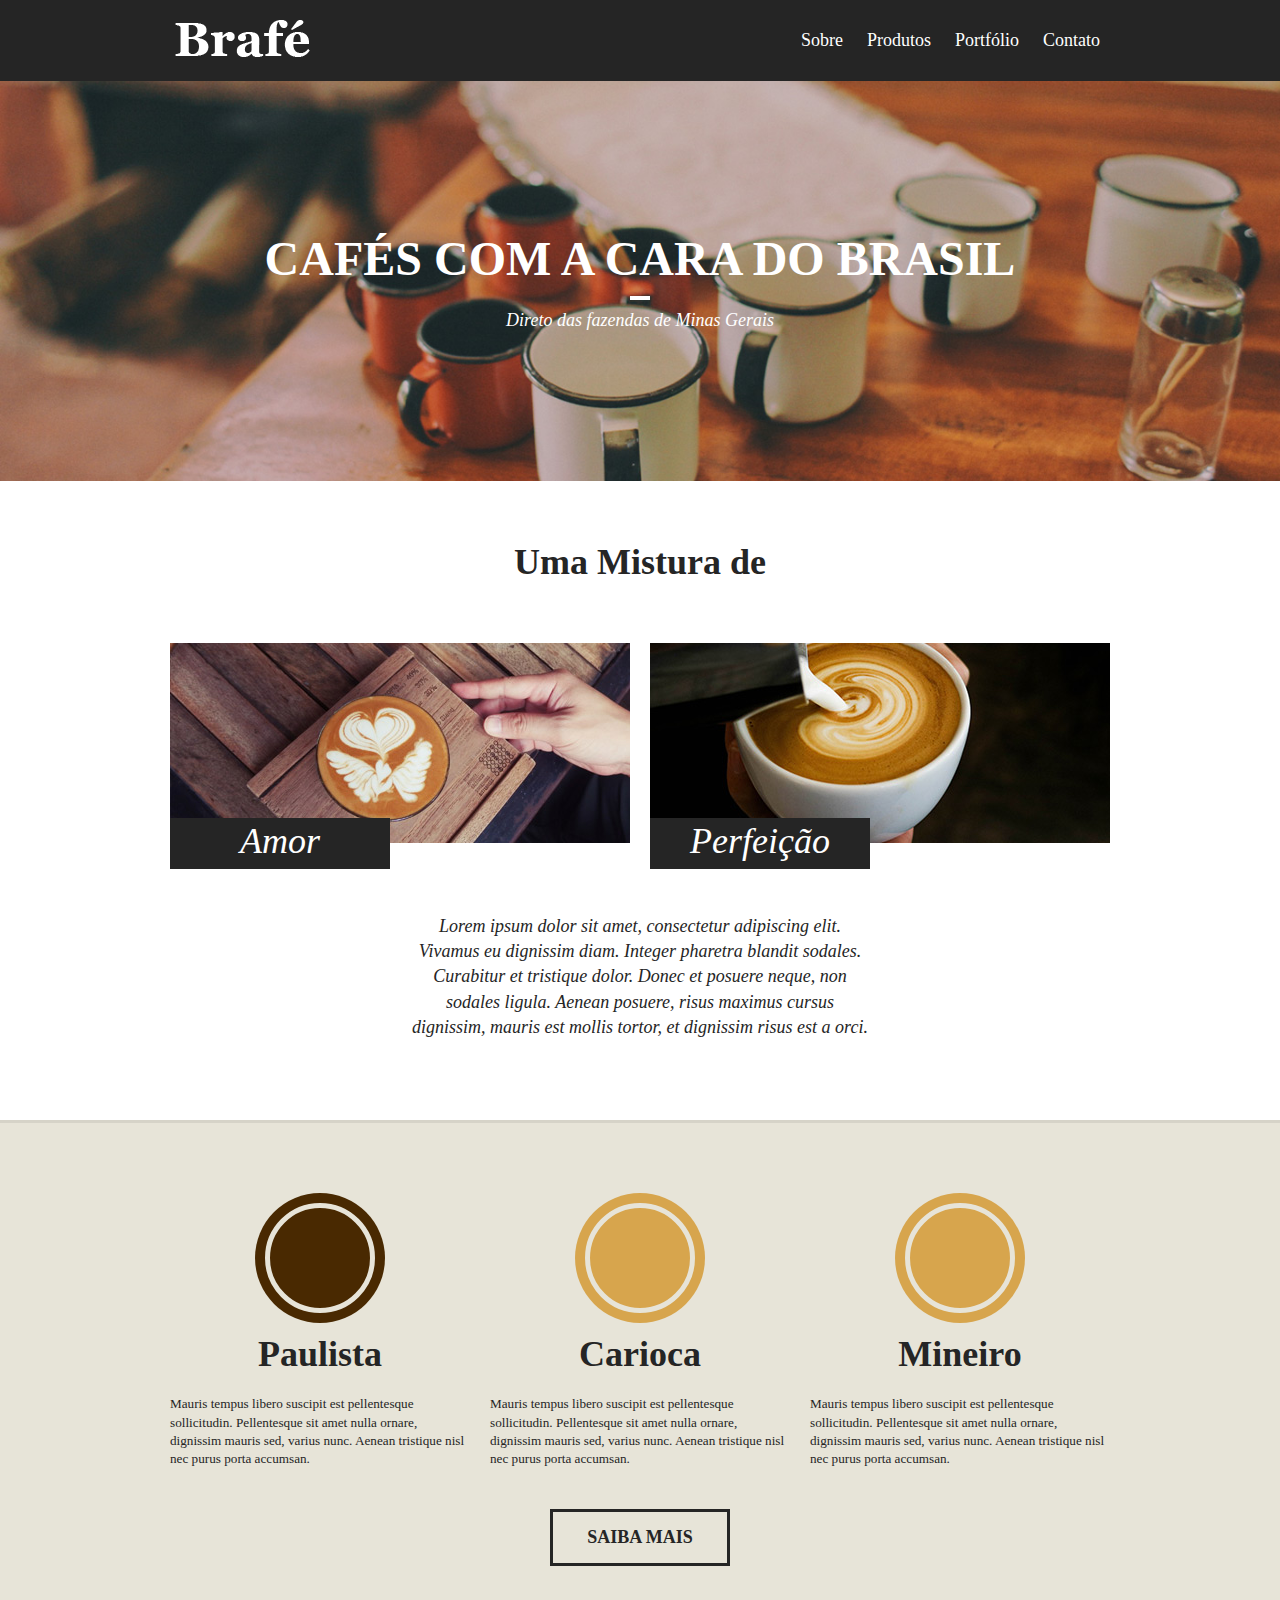
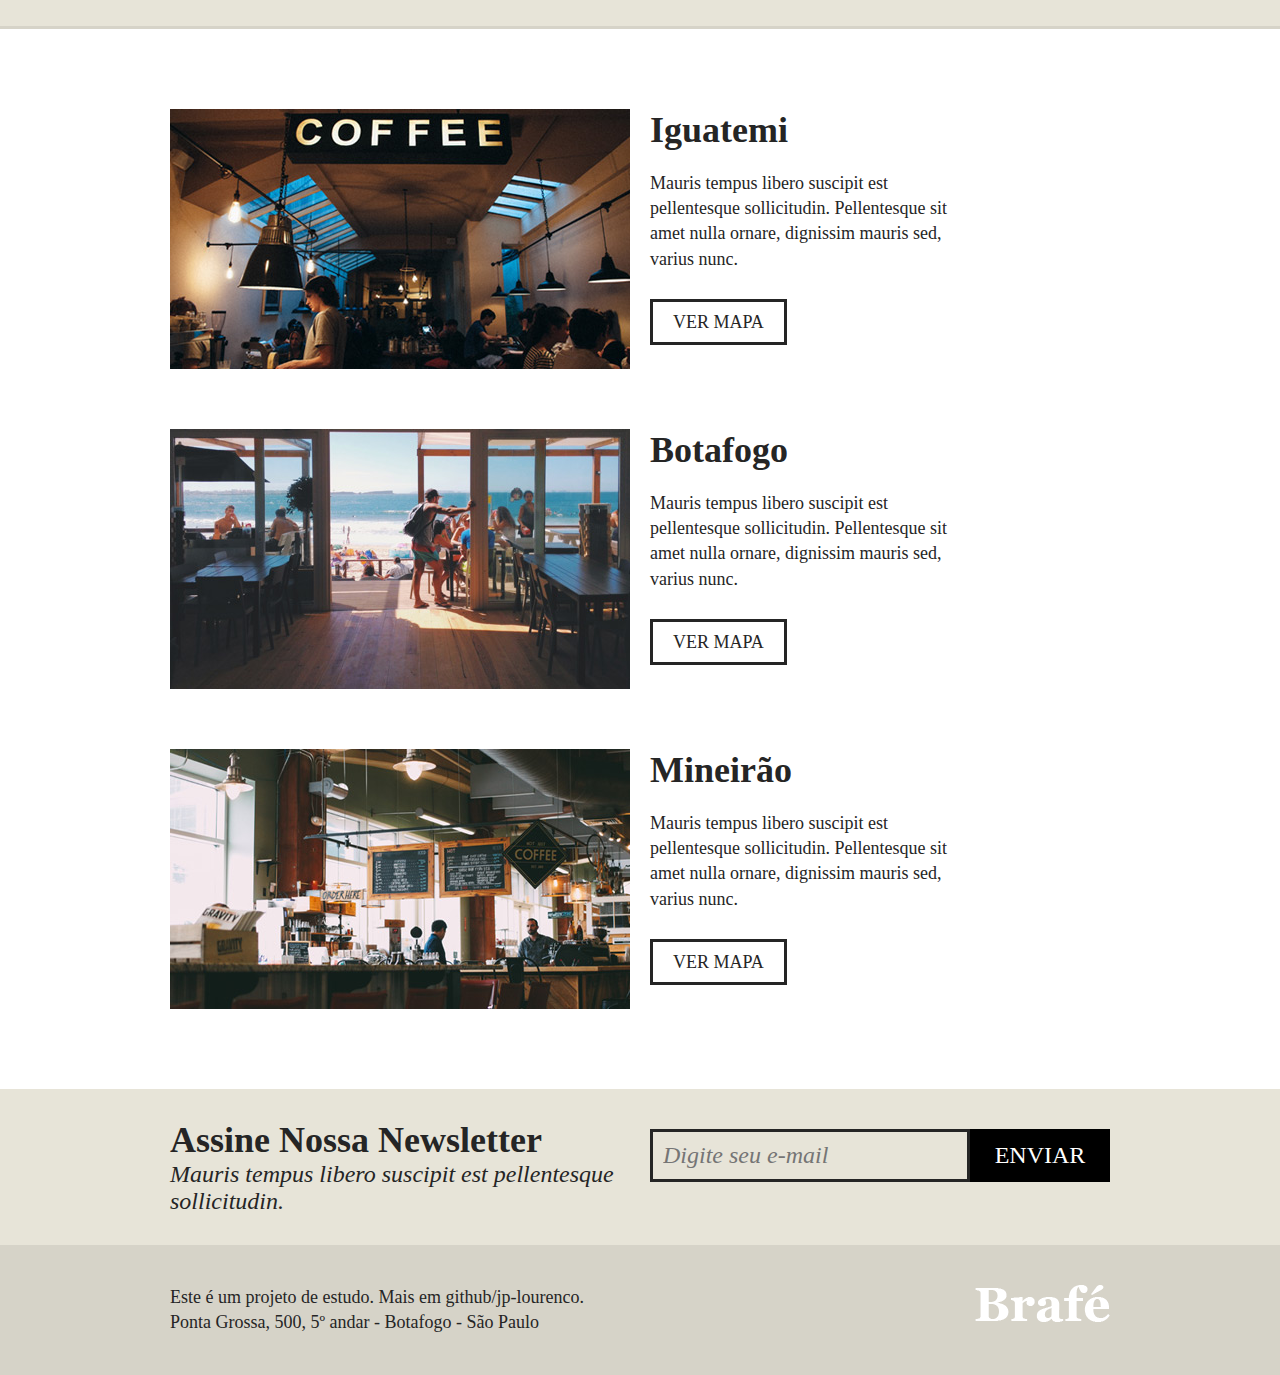
==== commit cf511b97: "Footer" ====
--- a/index.html
+++ b/index.html
@@ -125,14 +125,13 @@
         </div>
     </section>
 
-    <footer>
-        <div>
-            <p>Este é um projeto Template. Mais em 
-            github/jp-lourenco.<br>Ponta Grossa, 500, 5 andar -
+    <footer class="footer">
+        <div class="footer-container">
+            <p>Este é um projeto de estudo. Mais em 
+            github/jp-lourenco.<br>Ponta Grossa, 500, 5º andar -
             Botafogo - São Paulo</p>
             <img src="/assets/images/brafe.png" alt="Brafé">
         </div>
-
     </footer>
 
 
--- a/css/style.css
+++ b/css/style.css
@@ -344,3 +344,32 @@
     cursor: pointer;
 }
 
+.footer {
+    background: #d6d3c8;
+    padding: 40px 0;
+}
+
+.footer-container {
+    max-width: 960px;
+    margin: 0 auto;
+}
+
+.footer-container::after, .footer-container::before {
+    content: '';
+    display: table;
+    clear: both;
+}
+
+.footer p {
+    float: left;
+    margin: 0 10px;
+    font-size: 1.125em;
+    line-height: 1.4em;
+}
+
+.footer img {
+    float: right;
+    margin: 0 10px;
+    display: block;
+}
+
